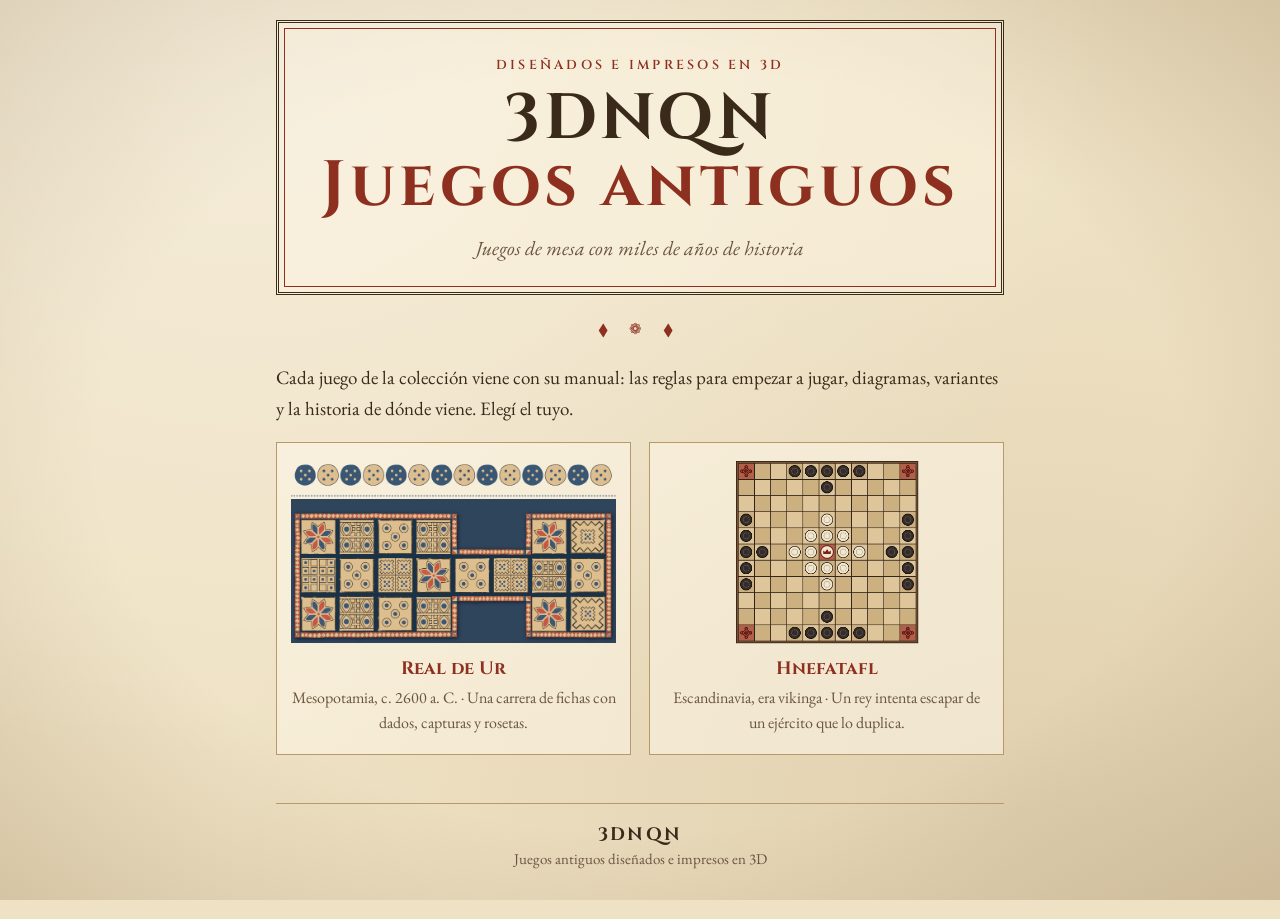
==== index.html @ ff0a2fd7 "Sitio inicial: portada, Real de Ur y Hnefatafl Co-Authored-By: Claude Opus 5.5 <noreply@anthropic.co" ====
<!doctype html>
<html lang="es">
<head>
<meta charset="utf-8">
<meta name="viewport" content="width=device-width, initial-scale=1">
<title>3DNQN · Juegos antiguos</title>
<meta name="description" content="Juegos de mesa antiguos diseñados e impresos en 3D por 3DNQN: manuales, reglas e historia.">
<link rel="preconnect" href="https://fonts.googleapis.com">
<link rel="preconnect" href="https://fonts.gstatic.com" crossorigin>
<link href="https://fonts.googleapis.com/css2?family=Cinzel:wght@600;700&family=EB+Garamond:ital,wght@0,400;0,600;1,400&display=swap" rel="stylesheet">
<link rel="stylesheet" href="assets/estilo.css">
</head>
<body>
<main class="pagina">

  <header class="marco">
    <p class="sobretitulo">Diseñados e impresos en 3D</p>
    <h1>3DNQN <span class="rojo">Juegos antiguos</span></h1>
    <p class="bajada">Juegos de mesa con miles de años de historia</p>
  </header>

  <p class="ornamento">◆ ❁ ◆</p>

  <p>Cada juego de la colección viene con su manual: las reglas para empezar a jugar, diagramas, variantes y la historia de dónde viene. Elegí el tuyo.</p>

  <div class="tarjetas">
    <a class="tarjeta" href="ur/">
      <img src="ur/tablero.png" width="788" height="441" alt="Tablero del Real de Ur con sus rosetas.">
      <h3>Real de Ur</h3>
      <p>Mesopotamia, c. 2600 a. C. · Una carrera de fichas con dados, capturas y rosetas.</p>
    </a>
    <a class="tarjeta" href="hnefatafl/">
      <img src="hnefatafl/tablero.png" width="752" height="752" alt="Tablero del Hnefatafl en la posición inicial.">
      <h3>Hnefatafl</h3>
      <p>Escandinavia, era vikinga · Un rey intenta escapar de un ejército que lo duplica.</p>
    </a>
  </div>

  <footer>
    <div class="marca">3DNQN</div>
    <div>Juegos antiguos diseñados e impresos en 3D</div>
  </footer>

</main>
</body>
</html>
---- assets/estilo.css ----
/* 3DNQN · Juegos antiguos — estilo compartido */
:root {
  --papel: #efe2c4;
  --papel-2: #e4d2aa;
  --tinta: #3a2a1a;
  --tinta-suave: #6b5540;
  --acento: #8e3020;      /* rojo ocre */
  --acento-2: #26406a;    /* lapislázuli */
  --borde: #b89a6a;
  --ancho: 760px;
}
body.tafl {
  --papel: #ebdfc4;
  --papel-2: #dccaa2;
  --tinta: #2e221a;
  --acento: #7a1e16;      /* rojo sangre */
  --acento-2: #34302c;    /* hierro */
}

* { box-sizing: border-box; }
html { -webkit-text-size-adjust: 100%; }
body {
  margin: 0;
  color: var(--tinta);
  font: 19px/1.6 "EB Garamond", Garamond, Georgia, serif;
  background-color: var(--papel);
  background-image:
    radial-gradient(ellipse at 20% 10%, rgba(255,255,255,.35), transparent 60%),
    radial-gradient(ellipse at 80% 90%, rgba(120,80,30,.12), transparent 55%),
    radial-gradient(ellipse at 50% 50%, transparent 60%, rgba(90,60,20,.18));
  background-attachment: fixed;
}

.pagina {
  max-width: var(--ancho);
  margin: 0 auto;
  padding: 0 16px 48px;
}

/* ---------- cabecera ---------- */
.marco {
  border: 3px double var(--tinta);
  outline: 1px solid var(--acento);
  outline-offset: -9px;
  padding: 36px 20px 28px;
  margin: 20px 0 8px;
  text-align: center;
  background: rgba(255,250,235,.35);
}
.sobretitulo {
  font: 600 13px/1 "Cinzel", serif;
  letter-spacing: .25em;
  color: var(--acento);
  text-transform: uppercase;
  margin: 0 0 14px;
}
h1 {
  font: 700 clamp(38px, 10vw, 64px)/1.05 "Cinzel", serif;
  letter-spacing: .06em;
  margin: 0;
}
h1 .rojo { color: var(--acento); display: block; }
.bajada { font-style: italic; font-size: 20px; color: var(--tinta-suave); margin: 12px 0 0; }
.runas { display: block; margin: 14px auto 0; width: min(300px, 80%); }

.ornamento {
  text-align: center; color: var(--acento);
  letter-spacing: .6em; font-size: 15px; margin: 22px 0;
}

/* ---------- navegación ---------- */
.indice {
  display: flex; flex-wrap: wrap; gap: 8px; justify-content: center;
  margin: 18px 0 6px; padding: 0; list-style: none;
}
.indice a {
  display: inline-block; padding: 6px 14px;
  font: 600 13px/1.4 "Cinzel", serif; letter-spacing: .08em;
  color: var(--tinta); text-decoration: none;
  border: 1px solid var(--borde); background: rgba(255,250,235,.5);
}
.indice a:hover, .indice a:focus { background: var(--acento); color: #fff8ea; border-color: var(--acento); }

/* ---------- textos ---------- */
h2 {
  font: 700 22px/1.3 "Cinzel", serif;
  letter-spacing: .06em;
  color: var(--acento);
  border-bottom: 1px solid var(--acento);
  padding-bottom: 6px;
  margin: 44px 0 16px;
  scroll-margin-top: 16px;
}
h3 { font: 700 18px/1.3 "Cinzel", serif; margin: 26px 0 8px; color: var(--tinta); }
p { margin: 0 0 14px; }
p.inicial::first-letter {
  float: left; font: 700 58px/.9 "Cinzel", serif;
  color: var(--acento); padding: 6px 8px 0 0;
}
ul, ol { padding-left: 1.3em; margin: 0 0 16px; }
li { margin-bottom: 8px; }
ul li::marker { color: var(--acento); }
ol.reglas { list-style: upper-roman; padding-left: 2.2em; }
ol.reglas li::marker { color: var(--acento); font-family: "Cinzel", serif; font-weight: 700; }
strong { color: var(--tinta); }
.regla { color: var(--acento); font-weight: 700; }
a { color: var(--acento); }

/* ---------- figuras ---------- */
figure { margin: 22px 0; text-align: center; }
figure img {
  max-width: 100%; height: auto; display: block; margin: 0 auto;
}
figure.lamina img { border: 1px solid var(--borde); background: #f6ecd4; padding: 6px; box-shadow: 0 2px 8px rgba(60,40,10,.18); }
figcaption { font-style: italic; font-size: 16px; color: var(--tinta-suave); margin-top: 8px; }
.par { display: grid; grid-template-columns: 1fr; gap: 6px; }
@media (min-width: 560px) { .par { grid-template-columns: 1fr 1fr; } .par.tres { grid-template-columns: 1fr 1fr 1fr; } }
.par figure { margin: 10px 0; }
.par figure img { max-height: 190px; width: auto; }
.piezas { display: flex; justify-content: center; gap: 28px; flex-wrap: wrap; }
.piezas figure { margin: 6px 0; }
.piezas img { width: 64px; }

/* ---------- tabla de dados ---------- */
.tabla-scroll { overflow-x: auto; }
table { border-collapse: collapse; margin: 6px auto 16px; font-size: 16px; }
th, td { border: 1px solid var(--tinta-suave); padding: 6px 10px; text-align: center; }
th { background: var(--papel-2); font-family: "Cinzel", serif; font-size: 14px; }

/* ---------- botones ---------- */
.botones { display: flex; flex-wrap: wrap; gap: 12px; justify-content: center; margin: 18px 0 6px; }
.boton {
  display: inline-block; padding: 12px 22px;
  font: 700 15px/1.2 "Cinzel", serif; letter-spacing: .08em;
  color: #fff8ea; background: var(--acento); text-decoration: none;
  border: 2px solid var(--tinta);
  box-shadow: 3px 3px 0 var(--tinta);
}
.boton.secundario { background: transparent; color: var(--tinta); }
.boton:active { transform: translate(2px,2px); box-shadow: 1px 1px 0 var(--tinta); }

/* ---------- portada: tarjetas ---------- */
.tarjetas { display: grid; grid-template-columns: 1fr; gap: 18px; margin-top: 18px; }
@media (min-width: 620px) { .tarjetas { grid-template-columns: 1fr 1fr; } }
.tarjeta {
  display: block; text-decoration: none; color: var(--tinta);
  border: 1px solid var(--borde); background: rgba(255,250,235,.5);
  padding: 14px 14px 18px; text-align: center;
}
.tarjeta img { width: 100%; height: 190px; object-fit: contain; display: block; margin-bottom: 10px; }
.tarjeta h3 { margin: 6px 0 4px; color: var(--acento); }
.tarjeta p { font-size: 16px; margin: 0; color: var(--tinta-suave); }
.tarjeta:hover { border-color: var(--acento); }

/* ---------- pie ---------- */
footer {
  text-align: center; font-size: 15px; color: var(--tinta-suave);
  border-top: 1px solid var(--borde); margin-top: 48px; padding-top: 18px;
}
footer .marca { font: 700 18px "Cinzel", serif; color: var(--tinta); letter-spacing: .12em; }
.volver { display: inline-block; margin-top: 18px; font-family: "Cinzel", serif; font-size: 14px; }
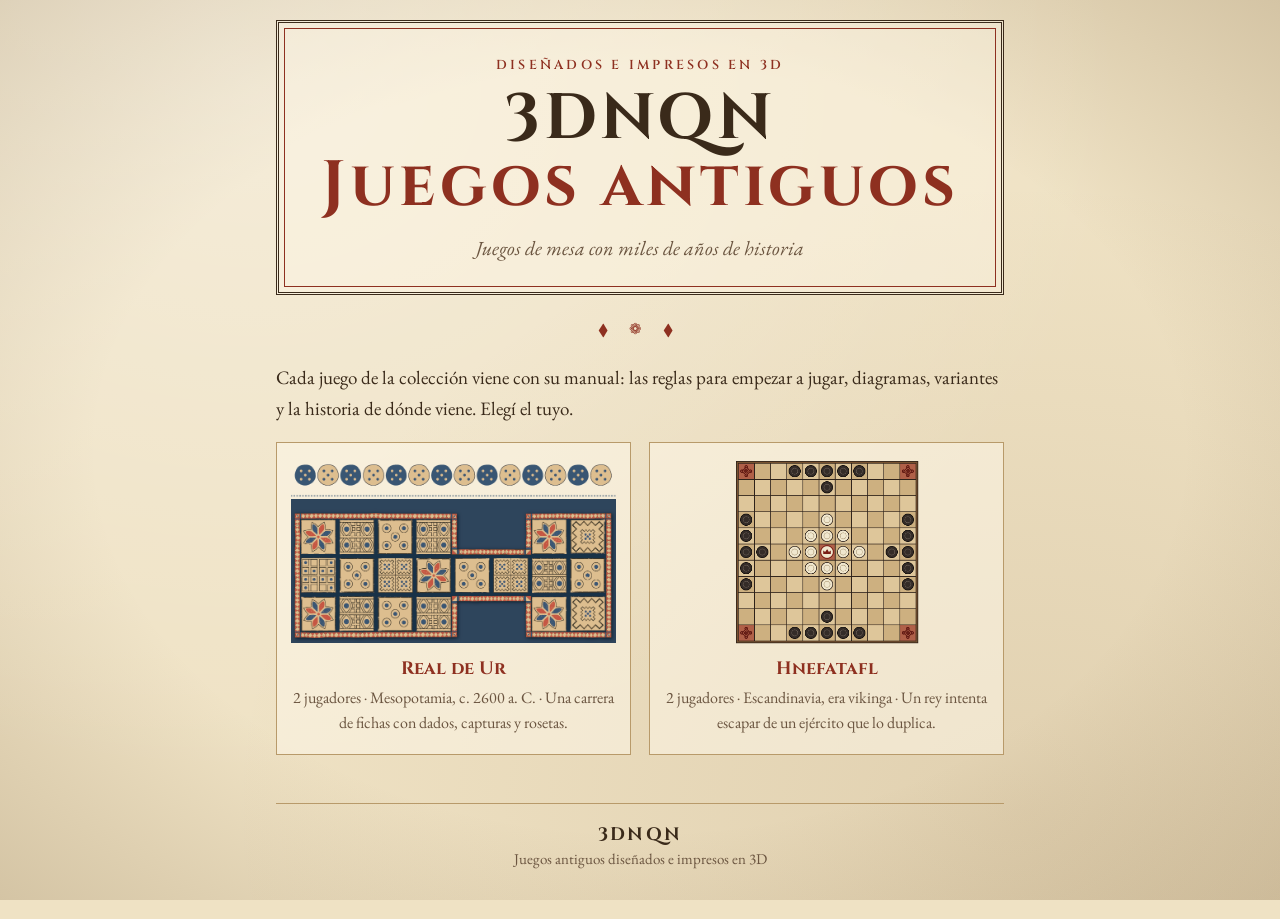
==== commit c9aebe66: "Real de Ur: sección 'Esta edición' con fotos, dados piramidales; 2 jugadores en ambos juegos Co-Auth" ====
--- a/index.html
+++ b/index.html
@@ -27,12 +27,12 @@
     <a class="tarjeta" href="ur/">
       <img src="ur/tablero.png" width="788" height="441" alt="Tablero del Real de Ur con sus rosetas.">
       <h3>Real de Ur</h3>
-      <p>Mesopotamia, c. 2600 a. C. · Una carrera de fichas con dados, capturas y rosetas.</p>
+      <p>2 jugadores · Mesopotamia, c. 2600 a. C. · Una carrera de fichas con dados, capturas y rosetas.</p>
     </a>
     <a class="tarjeta" href="hnefatafl/">
       <img src="hnefatafl/tablero.png" width="752" height="752" alt="Tablero del Hnefatafl en la posición inicial.">
       <h3>Hnefatafl</h3>
-      <p>Escandinavia, era vikinga · Un rey intenta escapar de un ejército que lo duplica.</p>
+      <p>2 jugadores · Escandinavia, era vikinga · Un rey intenta escapar de un ejército que lo duplica.</p>
     </a>
   </div>
 
